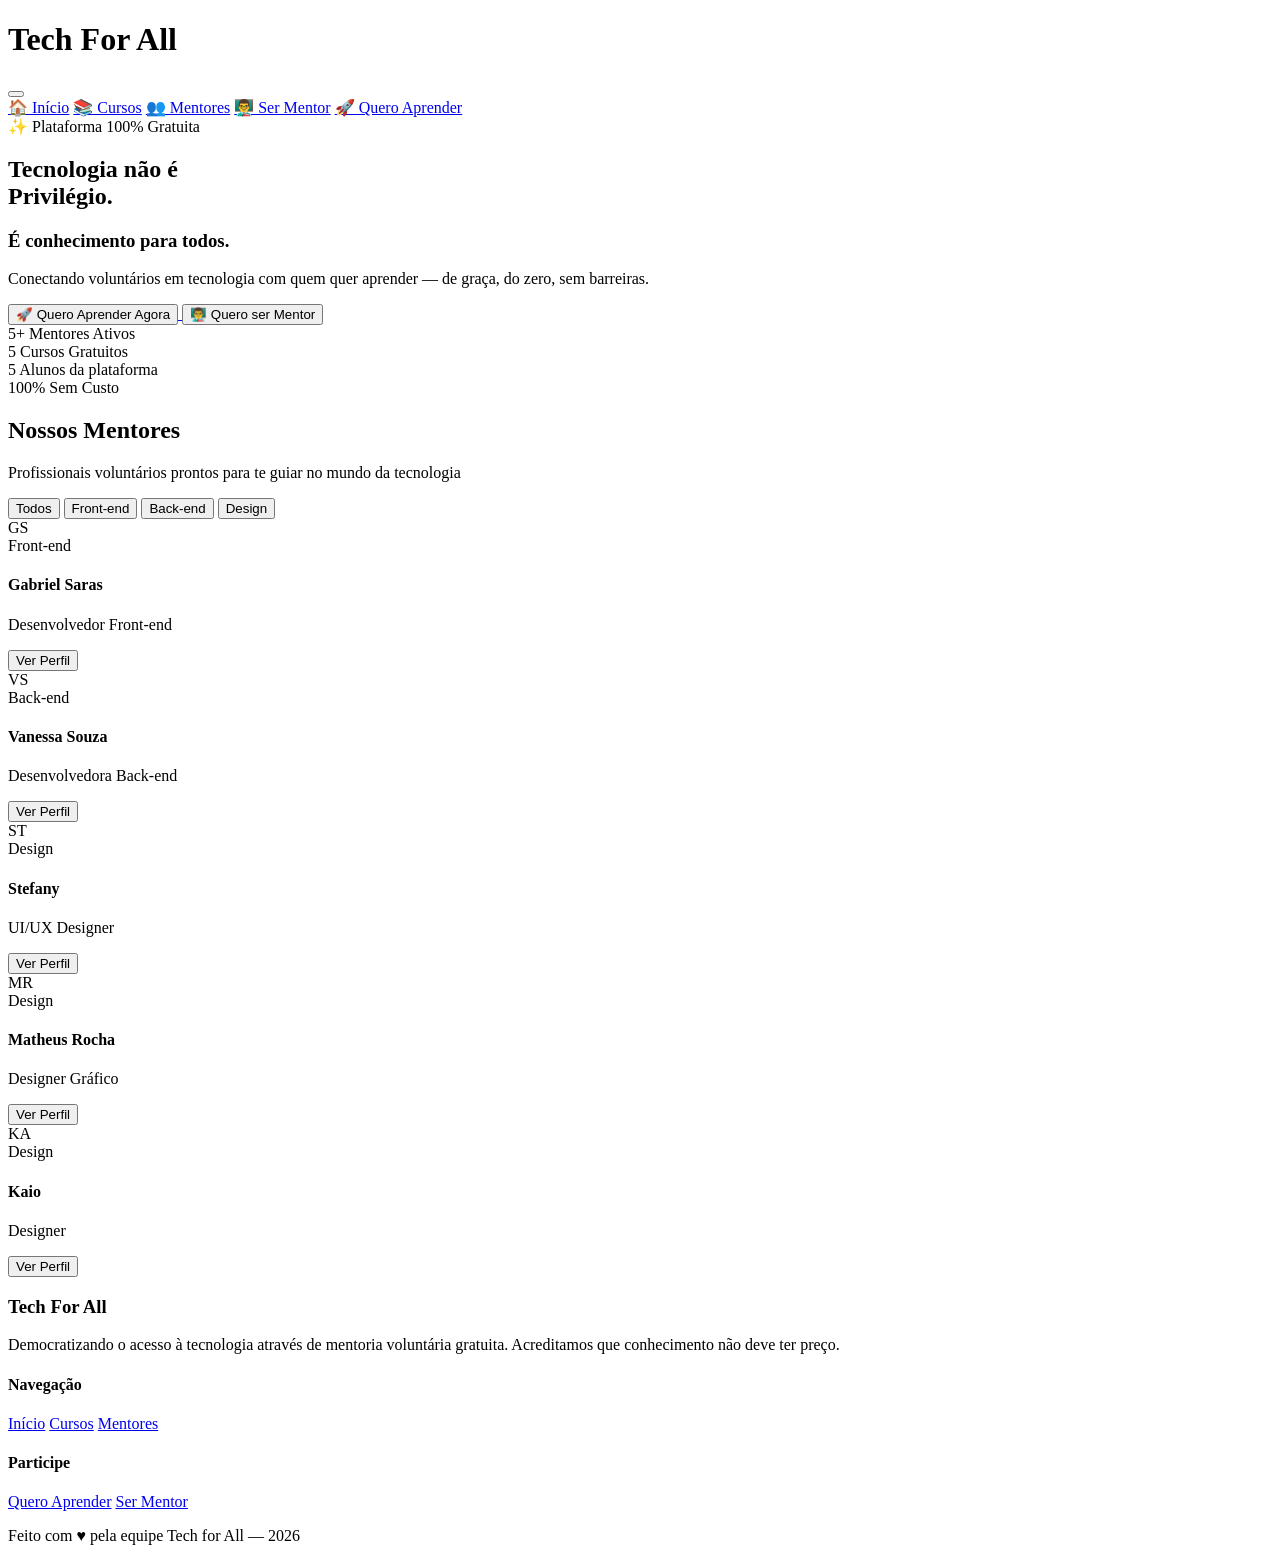
==== index.html @ cbb2fbd7 "Index.html Adicionando a parte do layout principal - parte da  Vanessa" ====
<!DOCTYPE html>
<html lang="pt-br">
<head>
    <meta charset="UTF-8">
    <meta name="viewport" content="width=device-width, initial-scale=1.0">
    <title>Tech for All - Mentoria Gratuita</title>
    <link rel="stylesheet" href="css/style.css">
</head>

<body>

    <!-- OVERLAY MENU MOBILE -->
    <div class="menu-overlay"></div>

    <!-- HEADER -->
    <header>
        <h1>Tech <span>For</span> All</h1>

        <!-- BOTÃO HAMBÚRGUER (aparece só no mobile) -->
        <button class="hamburger" aria-label="Abrir menu">
            <span></span>
            <span></span>
            <span></span>
        </button>

        <!-- MENU DE NAVEGAÇÃO -->
        <nav class="menu">
            <a href="index.html">🏠 Início</a>
            <a href="pages/curso.html">📚 Cursos</a>
            <a href="Mentores/mentor.html">👥 Mentores</a>
            <a href="cadastro/quero-ser-mentor.html">👨‍🏫 Ser Mentor</a>
            <a href="cadastro/quero-ser-aluno.html" class="btn-menu">🚀 Quero Aprender</a>
        </nav>
    </header>

    <!-- HERO SECTION -->
    <section class="hero">
        <span class="hero-badge">✨ Plataforma 100% Gratuita</span>

        <h2>Tecnologia não é<br><span class="destaque">Privilégio.</span></h2>
        <h3>É conhecimento para todos.</h3>

        <p>Conectando voluntários em tecnologia com quem quer aprender — de graça, do zero, sem barreiras.</p>

        <div class="hero-buttons">
            <a href="cadastro/quero-ser-aluno.html">
                <button>🚀 Quero Aprender Agora</button>
            </a>
            <a href="cadastro/quero-ser-mentor.html">
                <button class="btn-outline">👨‍🏫 Quero ser Mentor</button>
            </a>
        </div>

        <!-- STATS -->
        <div class="hero-stats">
            <div class="stat-item">
                <span class="stat-numero" data-alvo="5" data-sufixo="+">5+</span>
                <span class="stat-label">Mentores Ativos</span>
            </div>
            <div class="stat-item">
                <span class="stat-numero" data-alvo="5" data-sufixo="">5</span>
                <span class="stat-label">Cursos Gratuitos</span>
            </div>
            <div class="stat-item">
                <span class="stat-numero" data-alvo="5" data-sufixo="">5</span>
                <span class="stat-label">Alunos da plataforma</span>
            </div>

             <div class="stat-item">
                <span class="stat-numero" data-alvo="100" data-sufixo="%">100%</span>
                <span class="stat-label">Sem Custo</span>
            </div>

        </div>
    </section>

    <!-- SEÇÃO MENTORES -->
    <section>
        <div class="section-titulo reveal">
            <h2>Nossos Mentores</h2>
            <p>Profissionais voluntários prontos para te guiar no mundo da tecnologia</p>
        </div>

        <!-- FILTROS -->
        <div class="filtro-mentores reveal">
            <button class="filtro-btn ativo" data-filtro="todos">Todos</button>
            <button class="filtro-btn" data-filtro="frontend">Front-end</button>
            <button class="filtro-btn" data-filtro="backend">Back-end</button>
            <button class="filtro-btn" data-filtro="design">Design</button>
        </div>

        <div class="mentores">
            <!-- GABRIEL -->
            <div class="card reveal reveal-delay-1" data-area="frontend">
                <div class="card-avatar">GS</div>
                <span class="card-tag">Front-end</span>
                <h4>Gabriel Saras</h4>
                <p>Desenvolvedor Front-end</p>
                <a href="Mentores/gabriel.html">
                    <button>Ver Perfil</button>
                </a>
            </div>

            <!-- VANESSA -->
            <div class="card reveal reveal-delay-2" data-area="backend">
                <div class="card-avatar">VS</div>
                <span class="card-tag">Back-end</span>
                <h4>Vanessa Souza</h4>
                <p>Desenvolvedora Back-end</p>
                <a href="Mentores/vanessa.html">
                    <button>Ver Perfil</button>
                </a>
            </div>

            <!-- STEFANY -->
            <div class="card reveal reveal-delay-3" data-area="design">
                <div class="card-avatar">ST</div>
                <span class="card-tag">Design</span>
                <h4>Stefany</h4>
                <p>UI/UX Designer</p>
                <a href="Mentores/stefany.html">
                    <button>Ver Perfil</button>
                </a>
            </div>

            <!-- MATHEUS -->
            <div class="card reveal reveal-delay-4" data-area="design">
                <div class="card-avatar">MR</div>
                <span class="card-tag">Design</span>
                <h4>Matheus Rocha</h4>
                <p>Designer Gráfico</p>
                <a href="Mentores/matheus.html">
                    <button>Ver Perfil</button>
                </a>
            </div>

            <!-- KAIO -->
            <div class="card reveal reveal-delay-5" data-area="design">
                <div class="card-avatar">KA</div>
                <span class="card-tag">Design</span>
                <h4>Kaio</h4>
                <p>Designer</p>
                <a href="Mentores/kaio.html">
                    <button>Ver Perfil</button>
                </a>
            </div>
        </div>
    </section>

    <!-- FOOTER -->
    <footer>
        <div class="footer-grid">
            <div class="footer-marca">
                <h3>Tech <span>For</span> All</h3>
                <p>Democratizando o acesso à tecnologia através de mentoria voluntária gratuita. Acreditamos que conhecimento não deve ter preço.</p>
            </div>
            <div class="footer-col">
                <h4>Navegação</h4>
                <a href="index.html">Início</a>
                <a href="pages/curso.html">Cursos</a>
                <a href="Mentores/mentor.html">Mentores</a>
            </div>
            <div class="footer-col">
                <h4>Participe</h4>
                <a href="cadastro/quero-ser-aluno.html">Quero Aprender</a>
                <a href="cadastro/quero-ser-mentor.html">Ser Mentor</a>
            </div>
        </div>
        <div class="footer-bottom">
            <p>Feito com <span>♥</span> pela equipe Tech for All — 2026</p>
        </div>
    </footer>

    <script src="script/script.js"></script>
</body>
</html>
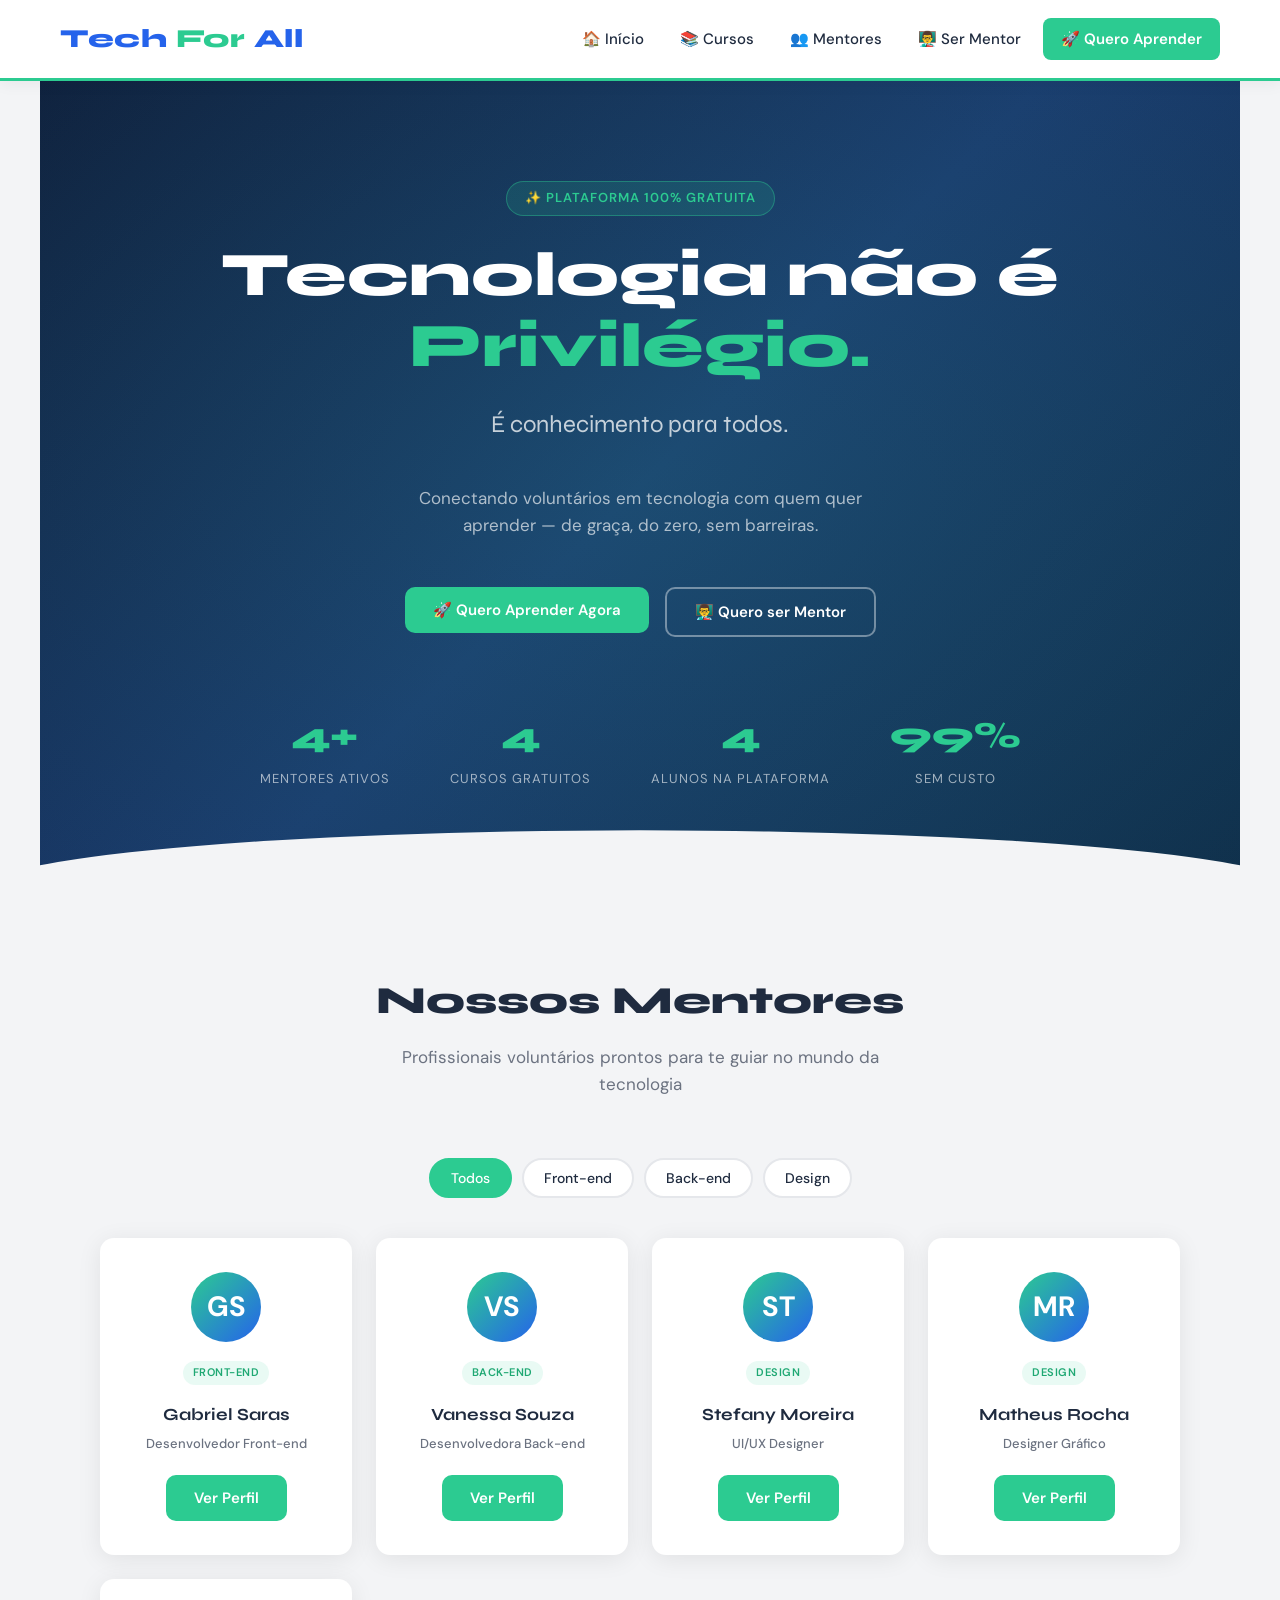
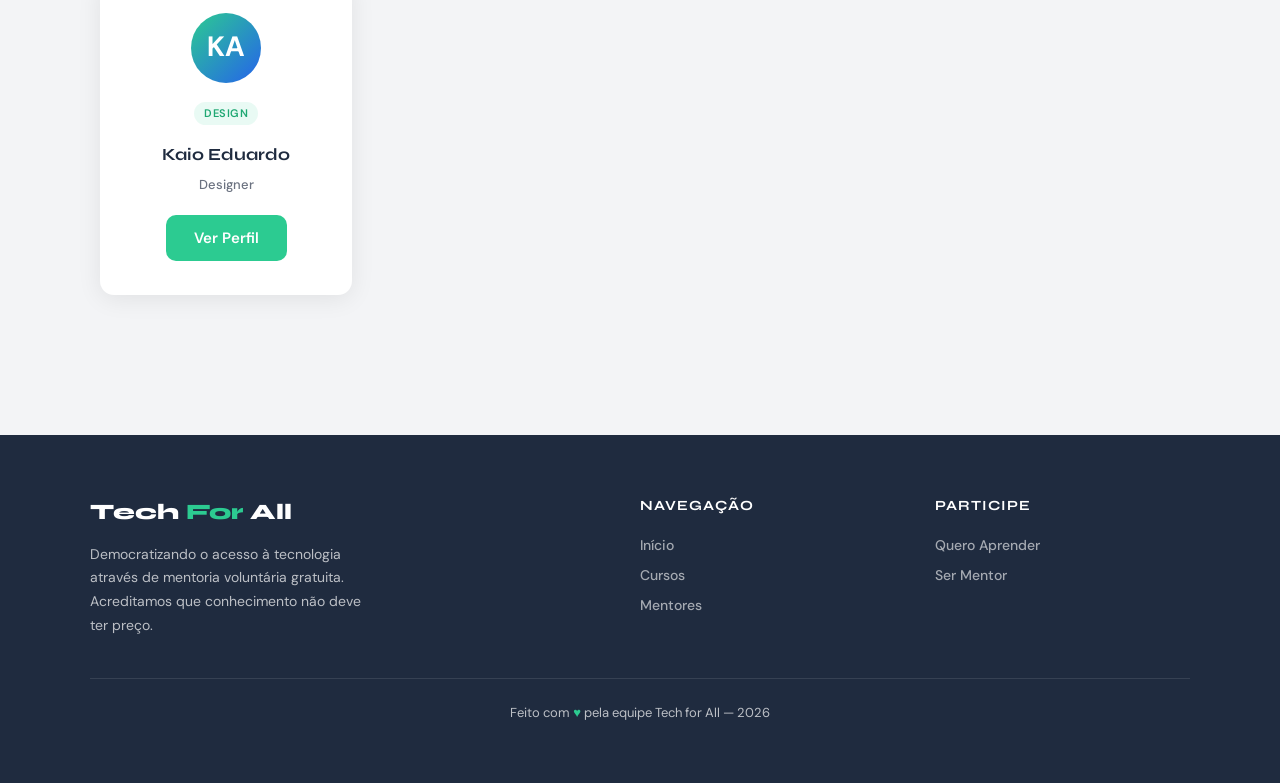
==== commit 1de70cc6: "Add files via upload" ====
--- a/index.html
+++ b/index.html
@@ -3,29 +3,48 @@
 <head>
     <meta charset="UTF-8">
     <meta name="viewport" content="width=device-width, initial-scale=1.0">
-    <title>Tech for All - Mentoria Gratuita</title>
+
+    <!-- SEO: Descrição para mecanismos de busca -->
+    <meta name="description" content="Tech for All — Plataforma gratuita de mentoria em tecnologia. Conectamos mentores voluntários a quem quer aprender do zero.">
+
+    <title>Tech for All - Mentoria Gratuita em Tecnologia</title>
     <link rel="stylesheet" href="css/style.css">
 </head>
 
 <body>
 
-    <!-- OVERLAY MENU MOBILE -->
-    <div class="menu-overlay"></div>
-
-    <!-- HEADER -->
-    <header>
-        <h1>Tech <span>For</span> All</h1>
-
-        <!-- BOTÃO HAMBÚRGUER (aparece só no mobile) -->
-        <button class="hamburger" aria-label="Abrir menu">
+    <!-- ============================================================
+         OVERLAY: Fundo escurecido do menu mobile
+         Controlado pelo script.js — aparece ao abrir o hambúrguer
+         ============================================================ -->
+    <div class="menu-overlay" role="presentation" aria-hidden="true"></div>
+
+    <!-- ============================================================
+         HEADER: Cabeçalho fixo com logo e navegação principal
+         position: sticky no CSS — acompanha o scroll do usuário
+         ============================================================ -->
+    <header role="banner">
+
+        <!-- Logo: clicável, leva de volta à home -->
+        <a href="index.html" class="logo-link" aria-label="Tech for All — Página Inicial">
+            <h1>Tech <span>For</span> All</h1>
+        </a>
+
+        <!-- Botão hambúrguer: visível apenas no mobile (max-width: 768px)
+             aria-expanded muda via JS para indicar estado ao leitor de tela -->
+        <button class="hamburger"
+                aria-label="Abrir menu de navegação"
+                aria-expanded="false"
+                aria-controls="menu-principal">
             <span></span>
             <span></span>
             <span></span>
         </button>
 
-        <!-- MENU DE NAVEGAÇÃO -->
-        <nav class="menu">
-            <a href="index.html">🏠 Início</a>
+        <!-- Navegação principal
+             id="menu-principal" referenciado pelo aria-controls do hambúrguer -->
+        <nav class="menu" id="menu-principal" role="navigation" aria-label="Menu principal">
+            <a href="index.html" aria-current="page">🏠 Início</a>
             <a href="pages/curso.html">📚 Cursos</a>
             <a href="Mentores/mentor.html">👥 Mentores</a>
             <a href="cadastro/quero-ser-mentor.html">👨‍🏫 Ser Mentor</a>
@@ -33,144 +52,197 @@
         </nav>
     </header>
 
-    <!-- HERO SECTION -->
-    <section class="hero">
-        <span class="hero-badge">✨ Plataforma 100% Gratuita</span>
-
-        <h2>Tecnologia não é<br><span class="destaque">Privilégio.</span></h2>
-        <h3>É conhecimento para todos.</h3>
-
-        <p>Conectando voluntários em tecnologia com quem quer aprender — de graça, do zero, sem barreiras.</p>
-
-        <div class="hero-buttons">
-            <a href="cadastro/quero-ser-aluno.html">
-                <button>🚀 Quero Aprender Agora</button>
-            </a>
-            <a href="cadastro/quero-ser-mentor.html">
-                <button class="btn-outline">👨‍🏫 Quero ser Mentor</button>
-            </a>
-        </div>
-
-        <!-- STATS -->
-        <div class="hero-stats">
-            <div class="stat-item">
-                <span class="stat-numero" data-alvo="5" data-sufixo="+">5+</span>
-                <span class="stat-label">Mentores Ativos</span>
-            </div>
-            <div class="stat-item">
-                <span class="stat-numero" data-alvo="5" data-sufixo="">5</span>
-                <span class="stat-label">Cursos Gratuitos</span>
-            </div>
-            <div class="stat-item">
-                <span class="stat-numero" data-alvo="5" data-sufixo="">5</span>
-                <span class="stat-label">Alunos da plataforma</span>
-            </div>
-
-             <div class="stat-item">
-                <span class="stat-numero" data-alvo="100" data-sufixo="%">100%</span>
-                <span class="stat-label">Sem Custo</span>
-            </div>
-
-        </div>
-    </section>
-
-    <!-- SEÇÃO MENTORES -->
-    <section>
-        <div class="section-titulo reveal">
-            <h2>Nossos Mentores</h2>
-            <p>Profissionais voluntários prontos para te guiar no mundo da tecnologia</p>
-        </div>
-
-        <!-- FILTROS -->
-        <div class="filtro-mentores reveal">
-            <button class="filtro-btn ativo" data-filtro="todos">Todos</button>
-            <button class="filtro-btn" data-filtro="frontend">Front-end</button>
-            <button class="filtro-btn" data-filtro="backend">Back-end</button>
-            <button class="filtro-btn" data-filtro="design">Design</button>
-        </div>
-
-        <div class="mentores">
-            <!-- GABRIEL -->
-            <div class="card reveal reveal-delay-1" data-area="frontend">
-                <div class="card-avatar">GS</div>
-                <span class="card-tag">Front-end</span>
-                <h4>Gabriel Saras</h4>
-                <p>Desenvolvedor Front-end</p>
-                <a href="Mentores/gabriel.html">
-                    <button>Ver Perfil</button>
+    <!-- ============================================================
+         MAIN: Conteúdo principal da página
+         Agrupa o hero e a seção de mentores
+         ============================================================ -->
+    <main>
+
+        <!-- ============================================================
+             HERO SECTION: Apresentação principal da plataforma
+             Contém: badge, título, subtítulo, CTAs e estatísticas
+             Animação de fundo via CSS (@keyframes pulseGlow)
+             ============================================================ -->
+        <section class="hero" aria-labelledby="hero-titulo">
+
+            <!-- Badge de destaque — posicionado acima do título -->
+            <span class="hero-badge" role="text">✨ Plataforma 100% Gratuita</span>
+
+            <!-- Título principal — id referenciado no aria-labelledby da section -->
+            <h2 id="hero-titulo">
+                Tecnologia não é<br>
+                <span class="destaque">Privilégio.</span>
+            </h2>
+
+            <h3>É conhecimento para todos.</h3>
+
+            <p>Conectando voluntários em tecnologia com quem quer aprender —
+               de graça, do zero, sem barreiras.</p>
+
+            <!-- Botões de ação (CTA) -->
+            <div class="hero-buttons">
+                <a href="cadastro/quero-ser-aluno.html">
+                    <button type="button">🚀 Quero Aprender Agora</button>
                 </a>
-            </div>
-
-            <!-- VANESSA -->
-            <div class="card reveal reveal-delay-2" data-area="backend">
-                <div class="card-avatar">VS</div>
-                <span class="card-tag">Back-end</span>
-                <h4>Vanessa Souza</h4>
-                <p>Desenvolvedora Back-end</p>
-                <a href="Mentores/vanessa.html">
-                    <button>Ver Perfil</button>
+                <a href="cadastro/quero-ser-mentor.html">
+                    <button type="button" class="btn-outline">👨‍🏫 Quero ser Mentor</button>
                 </a>
             </div>
 
-            <!-- STEFANY -->
-            <div class="card reveal reveal-delay-3" data-area="design">
-                <div class="card-avatar">ST</div>
-                <span class="card-tag">Design</span>
-                <h4>Stefany</h4>
-                <p>UI/UX Designer</p>
-                <a href="Mentores/stefany.html">
-                    <button>Ver Perfil</button>
-                </a>
-            </div>
-
-            <!-- MATHEUS -->
-            <div class="card reveal reveal-delay-4" data-area="design">
-                <div class="card-avatar">MR</div>
-                <span class="card-tag">Design</span>
-                <h4>Matheus Rocha</h4>
-                <p>Designer Gráfico</p>
-                <a href="Mentores/matheus.html">
-                    <button>Ver Perfil</button>
-                </a>
-            </div>
-
-            <!-- KAIO -->
-            <div class="card reveal reveal-delay-5" data-area="design">
-                <div class="card-avatar">KA</div>
-                <span class="card-tag">Design</span>
-                <h4>Kaio</h4>
-                <p>Designer</p>
-                <a href="Mentores/kaio.html">
-                    <button>Ver Perfil</button>
-                </a>
-            </div>
-        </div>
-    </section>
-
-    <!-- FOOTER -->
-    <footer>
+            <!-- Estatísticas animadas
+                 data-alvo    = valor final do contador (JS anima de 0 até este valor)
+                 data-sufixo  = caractere exibido após o número (+, %, etc.)
+                 A animação usa requestAnimationFrame no script.js -->
+            <div class="hero-stats" role="list" aria-label="Estatísticas da plataforma">
+                <div class="stat-item" role="listitem">
+                    <span class="stat-numero" data-alvo="5" data-sufixo="+">5+</span>
+                    <span class="stat-label">Mentores Ativos</span>
+                </div>
+                <div class="stat-item" role="listitem">
+                    <span class="stat-numero" data-alvo="5" data-sufixo="">5</span>
+                    <span class="stat-label">Cursos Gratuitos</span>
+                </div>
+                <div class="stat-item" role="listitem">
+                    <span class="stat-numero" data-alvo="5" data-sufixo="">5</span>
+                    <span class="stat-label">Alunos na Plataforma</span>
+                </div>
+                <div class="stat-item" role="listitem">
+                    <span class="stat-numero" data-alvo="100" data-sufixo="%">100%</span>
+                    <span class="stat-label">Sem Custo</span>
+                </div>
+            </div>
+        </section>
+
+        <!-- ============================================================
+             SEÇÃO MENTORES: Lista os mentores cadastrados na plataforma
+             Contém: título, filtros por área e cards dos mentores
+             Filtros controlados por JS (funcionalidade 6 do script.js)
+             Cards animados via Scroll Reveal (funcionalidade 2)
+             ============================================================ -->
+        <section aria-labelledby="titulo-mentores">
+
+            <!-- Título da seção -->
+            <div class="section-titulo reveal">
+                <h2 id="titulo-mentores">Nossos Mentores</h2>
+                <p>Profissionais voluntários prontos para te guiar no mundo da tecnologia</p>
+            </div>
+
+            <!-- Filtros por área de atuação
+                 data-filtro = valor comparado com data-area dos cards
+                 Classe "ativo" marca o filtro selecionado (estilo CSS + JS) -->
+            <div class="filtro-mentores reveal" role="group" aria-label="Filtrar mentores por área">
+                <button class="filtro-btn ativo" data-filtro="todos" type="button" aria-pressed="true">Todos</button>
+                <button class="filtro-btn" data-filtro="frontend" type="button" aria-pressed="false">Front-end</button>
+                <button class="filtro-btn" data-filtro="backend"  type="button" aria-pressed="false">Back-end</button>
+                <button class="filtro-btn" data-filtro="design"   type="button" aria-pressed="false">Design</button>
+            </div>
+
+            <!-- Grade de cards dos mentores
+                 data-area = categoria usada pelo filtro JS
+                 reveal + reveal-delay-N = animação de entrada escalonada (scroll reveal) -->
+            <div class="mentores" role="list" aria-label="Lista de mentores">
+
+                <!-- Card: Gabriel Saras — Front-end -->
+                <article class="card reveal reveal-delay-1" data-area="frontend" role="listitem">
+                    <div class="card-avatar" aria-hidden="true">GS</div>
+                    <span class="card-tag">Front-end</span>
+                    <h4>Gabriel Saras</h4>
+                    <p>Desenvolvedor Front-end</p>
+                    <a href="Mentores/gabriel.html" aria-label="Ver perfil de Gabriel Saras">
+                        <button type="button">Ver Perfil</button>
+                    </a>
+                </article>
+
+                <!-- Card: Vanessa Souza — Back-end -->
+                <article class="card reveal reveal-delay-2" data-area="backend" role="listitem">
+                    <div class="card-avatar" aria-hidden="true">VS</div>
+                    <span class="card-tag">Back-end</span>
+                    <h4>Vanessa Souza</h4>
+                    <p>Desenvolvedora Back-end</p>
+                    <a href="Mentores/vanessa.html" aria-label="Ver perfil de Vanessa Souza">
+                        <button type="button">Ver Perfil</button>
+                    </a>
+                </article>
+
+                <!-- Card: Stefany — Design -->
+                <article class="card reveal reveal-delay-3" data-area="design" role="listitem">
+                    <div class="card-avatar" aria-hidden="true">ST</div>
+                    <span class="card-tag">Design</span>
+                    <h4>Stefany Moreira</h4>
+                    <p>UI/UX Designer</p>
+                    <a href="Mentores/stefany.html" aria-label="Ver perfil de Stefany Moreira">
+                        <button type="button">Ver Perfil</button>
+                    </a>
+                </article>
+
+                <!-- Card: Matheus Rocha — Design -->
+                <article class="card reveal reveal-delay-4" data-area="design" role="listitem">
+                    <div class="card-avatar" aria-hidden="true">MR</div>
+                    <span class="card-tag">Design</span>
+                    <h4>Matheus Rocha</h4>
+                    <p>Designer Gráfico</p>
+                    <a href="Mentores/matheus.html" aria-label="Ver perfil de Matheus Rocha">
+                        <button type="button">Ver Perfil</button>
+                    </a>
+                </article>
+
+                <!-- Card: Kaio Eduardo — Design -->
+                <article class="card reveal reveal-delay-5" data-area="design" role="listitem">
+                    <div class="card-avatar" aria-hidden="true">KA</div>
+                    <span class="card-tag">Design</span>
+                    <h4>Kaio Eduardo</h4>
+                    <p>Designer</p>
+                    <a href="Mentores/kaio.html" aria-label="Ver perfil de Kaio Eduardo">
+                        <button type="button">Ver Perfil</button>
+                    </a>
+                </article>
+            </div>
+        </section>
+
+    </main><!-- /main -->
+
+    <!-- ============================================================
+         FOOTER: Rodapé com links de navegação e créditos
+         Grid de 3 colunas no desktop, 1 coluna no mobile (CSS)
+         ============================================================ -->
+    <footer role="contentinfo">
         <div class="footer-grid">
+
+            <!-- Coluna 1: Marca e descrição -->
             <div class="footer-marca">
                 <h3>Tech <span>For</span> All</h3>
-                <p>Democratizando o acesso à tecnologia através de mentoria voluntária gratuita. Acreditamos que conhecimento não deve ter preço.</p>
-            </div>
-            <div class="footer-col">
+                <p>Democratizando o acesso à tecnologia através de mentoria
+                   voluntária gratuita. Acreditamos que conhecimento não deve ter preço.</p>
+            </div>
+
+            <!-- Coluna 2: Navegação rápida -->
+            <nav class="footer-col" aria-label="Links de navegação do rodapé">
                 <h4>Navegação</h4>
                 <a href="index.html">Início</a>
                 <a href="pages/curso.html">Cursos</a>
                 <a href="Mentores/mentor.html">Mentores</a>
-            </div>
-            <div class="footer-col">
+            </nav>
+
+            <!-- Coluna 3: Links de participação -->
+            <nav class="footer-col" aria-label="Links para participar da plataforma">
                 <h4>Participe</h4>
                 <a href="cadastro/quero-ser-aluno.html">Quero Aprender</a>
                 <a href="cadastro/quero-ser-mentor.html">Ser Mentor</a>
-            </div>
+            </nav>
         </div>
+
+        <!-- Linha de crédito -->
         <div class="footer-bottom">
-            <p>Feito com <span>♥</span> pela equipe Tech for All — 2026</p>
+            <p>Feito com <span aria-label="amor">♥</span> pela equipe Tech for All — 2026</p>
         </div>
     </footer>
 
+    <!-- ============================================================
+         SCRIPT PRINCIPAL
+         Carregado no final do body para não bloquear a renderização
+         Contém: menu mobile, scroll reveal, validações, filtros, etc.
+         ============================================================ -->
     <script src="script/script.js"></script>
+
 </body>
 </html>
--- a/css/style.css
+++ b/css/style.css
@@ -0,0 +1,1107 @@
+/* ========================================
+   IMPORTS E VARIÁVEIS GLOBAIS
+   ======================================== */
+
+@import url('https://fonts.googleapis.com/css2?family=Syne:wght@400;600;700;800&family=DM+Sans:wght@300;400;500;600&display=swap');
+
+:root {
+    --verde: #2CCB91;
+    --verde-escuro: #1fa873;
+    --azul: #2563EB;
+    --azul-escuro: #1F2B3F;
+    --cinza-claro: #F3F4F6;
+    --cinza-medio: #E5E7EB;
+    --branco: #ffffff;
+    --sombra: 0 4px 24px rgba(0,0,0,0.08);
+    --sombra-hover: 0 12px 40px rgba(44,203,145,0.18);
+    --radius: 14px;
+    --transition: all 0.3s cubic-bezier(0.4, 0, 0.2, 1);
+}
+
+/* ========================================
+   RESET E BASE
+   ======================================== */
+
+*, *::before, *::after {
+    margin: 0;
+    padding: 0;
+    box-sizing: border-box;
+}
+
+html {
+    scroll-behavior: smooth;
+}
+
+body {
+    font-family: 'DM Sans', sans-serif;
+    background-color: var(--cinza-claro);
+    color: var(--azul-escuro);
+    line-height: 1.6;
+    overflow-x: hidden;
+}
+
+/* ========================================
+   HEADER E MENU HAMBÚRGUER
+   ======================================== */
+
+header {
+    display: flex;
+    justify-content: space-between;
+    align-items: center;
+    padding: 18px 60px;
+    background: var(--branco);
+    border-bottom: 3px solid var(--verde);
+    box-shadow: 0 2px 16px rgba(0,0,0,0.06);
+    position: sticky;
+    top: 0;
+    z-index: 1000;
+}
+
+header h1 {
+    font-family: 'Syne', sans-serif;
+    font-size: 26px;
+    font-weight: 800;
+    color: var(--azul);
+    letter-spacing: 0.5px;
+}
+
+header h1 span {
+    color: var(--verde);
+}
+
+/* MENU DESKTOP */
+.menu {
+    display: flex;
+    align-items: center;
+    gap: 8px;
+}
+
+.menu a {
+    text-decoration: none;
+    color: var(--azul-escuro);
+    font-weight: 500;
+    font-size: 15px;
+    padding: 8px 14px;
+    border-radius: 8px;
+    transition: var(--transition);
+}
+
+.menu a:hover {
+    color: var(--verde);
+    background: rgba(44,203,145,0.08);
+}
+
+.menu a.btn-menu {
+    background: var(--verde);
+    color: white;
+    border-radius: 8px;
+    padding: 9px 18px;
+    font-weight: 600;
+}
+
+.menu a.btn-menu:hover {
+    background: var(--verde-escuro);
+    color: white;
+    transform: translateY(-1px);
+}
+
+/* BOTÃO HAMBÚRGUER */
+.hamburger {
+    display: none;
+    flex-direction: column;
+    cursor: pointer;
+    gap: 5px;
+    padding: 5px;
+    background: none;
+    border: none;
+    z-index: 1100;
+}
+
+.hamburger span {
+    display: block;
+    width: 26px;
+    height: 3px;
+    background: var(--azul-escuro);
+    border-radius: 3px;
+    transition: var(--transition);
+}
+
+.hamburger.ativo span:nth-child(1) {
+    transform: translateY(8px) rotate(45deg);
+}
+.hamburger.ativo span:nth-child(2) {
+    opacity: 0;
+    transform: scaleX(0);
+}
+.hamburger.ativo span:nth-child(3) {
+    transform: translateY(-8px) rotate(-45deg);
+}
+
+/* OVERLAY MOBILE */
+.menu-overlay {
+    display: none;
+    position: fixed;
+    inset: 0;
+    background: rgba(0,0,0,0.4);
+    z-index: 999;
+    opacity: 0;
+    transition: opacity 0.3s;
+}
+
+.menu-overlay.ativo {
+    opacity: 1;
+}
+
+/* ========================================
+   HERO SECTION
+   ======================================== */
+
+.hero {
+    background: linear-gradient(135deg, #0f1f3d 0%, #1a3a6e 50%, #0f2d4a 100%);
+    padding: 100px 60px;
+    text-align: center;
+    position: relative;
+    overflow: hidden;
+}
+
+.hero::before {
+    content: '';
+    position: absolute;
+    top: -50%;
+    left: -50%;
+    width: 200%;
+    height: 200%;
+    background: radial-gradient(ellipse at center, rgba(44,203,145,0.12) 0%, transparent 60%);
+    animation: pulseGlow 6s ease-in-out infinite;
+}
+
+.hero::after {
+    content: '';
+    position: absolute;
+    bottom: 0;
+    left: 0;
+    right: 0;
+    height: 60px;
+    background: var(--cinza-claro);
+    clip-path: ellipse(55% 100% at 50% 100%);
+}
+
+@keyframes pulseGlow {
+    0%, 100% { transform: scale(1); opacity: 0.6; }
+    50% { transform: scale(1.1); opacity: 1; }
+}
+
+.hero-badge {
+    display: inline-block;
+    background: rgba(44,203,145,0.15);
+    border: 1px solid rgba(44,203,145,0.4);
+    color: var(--verde);
+    padding: 6px 18px;
+    border-radius: 50px;
+    font-size: 13px;
+    font-weight: 600;
+    letter-spacing: 1px;
+    text-transform: uppercase;
+    margin-bottom: 24px;
+    position: relative;
+    z-index: 1;
+}
+
+.hero h2 {
+    font-family: 'Syne', sans-serif;
+    font-size: clamp(36px, 5vw, 62px);
+    font-weight: 800;
+    color: white;
+    line-height: 1.15;
+    margin-bottom: 16px;
+    position: relative;
+    z-index: 1;
+    text-align: center;
+}
+
+.hero h2 .destaque {
+    color: var(--verde);
+    position: relative;
+}
+
+.hero h3 {
+    font-size: clamp(18px, 2.5vw, 24px);
+    font-weight: 400;
+    color: rgba(255,255,255,0.75);
+    margin-bottom: 40px;
+    position: relative;
+    z-index: 1;
+    text-align: center;
+}
+
+.hero p {
+    font-size: 17px;
+    color: rgba(255,255,255,0.65);
+    max-width: 520px;
+    margin: 0 auto 48px;
+    position: relative;
+    z-index: 1;
+}
+
+.hero-buttons {
+    display: flex;
+    gap: 16px;
+    justify-content: center;
+    flex-wrap: wrap;
+    position: relative;
+    z-index: 1;
+}
+
+.hero-stats {
+    display: flex;
+    justify-content: center;
+    gap: 60px;
+    margin-top: 70px;
+    position: relative;
+    z-index: 1;
+    flex-wrap: wrap;
+}
+
+.stat-item {
+    text-align: center;
+}
+
+.stat-numero {
+    font-family: 'Syne', sans-serif;
+    font-size: 36px;
+    font-weight: 800;
+    color: var(--verde);
+    display: block;
+}
+
+.stat-label {
+    font-size: 13px;
+    color: rgba(255,255,255,0.6);
+    text-transform: uppercase;
+    letter-spacing: 1px;
+}
+
+/* ========================================
+   BOTÕES
+   ======================================== */
+
+button, .btn-primary, .btn-secundario {
+    display: inline-flex;
+    align-items: center;
+    gap: 8px;
+    padding: 13px 28px;
+    border-radius: 10px;
+    font-family: 'DM Sans', sans-serif;
+    font-size: 15px;
+    font-weight: 600;
+    cursor: pointer;
+    border: none;
+    transition: var(--transition);
+    text-decoration: none;
+}
+
+button, .btn-primary {
+    background: var(--verde);
+    color: white;
+}
+
+button:hover, .btn-primary:hover {
+    background: var(--verde-escuro);
+    transform: translateY(-2px);
+    box-shadow: 0 8px 20px rgba(44,203,145,0.3);
+}
+
+.btn-outline {
+    background: transparent;
+    color: white;
+    border: 2px solid rgba(255,255,255,0.4);
+}
+
+.btn-outline:hover {
+    background: rgba(255,255,255,0.1);
+    border-color: white;
+    transform: translateY(-2px);
+}
+
+.btn-secundario {
+    background: var(--cinza-medio);
+    color: var(--azul-escuro);
+}
+
+.btn-secundario:hover {
+    background: #d1d5db;
+    transform: translateY(-2px);
+}
+
+/* ========================================
+   SEÇÕES GERAIS
+   ======================================== */
+
+section {
+    padding: 80px 60px;
+    max-width: 1200px;
+    margin: auto;
+}
+
+.section-titulo {
+    text-align: center;
+    margin-bottom: 60px;
+}
+
+.section-titulo h2 {
+    font-family: 'Syne', sans-serif;
+    font-size: clamp(28px, 3vw, 40px);
+    font-weight: 800;
+    color: var(--azul-escuro);
+    margin-bottom: 12px;
+}
+
+.section-titulo p {
+    font-size: 17px;
+    color: #6B7280;
+    max-width: 500px;
+    margin: 0 auto;
+}
+
+h2 {
+    font-family: 'Syne', sans-serif;
+    text-align: center;
+    font-size: 34px;
+    font-weight: 800;
+    margin-bottom: 40px;
+}
+
+h3 {
+    font-size: 20px;
+    font-weight: 600;
+    margin-bottom: 10px;
+}
+
+/* ========================================
+   CARDS MENTORES
+   ======================================== */
+
+.mentores {
+    display: grid;
+    grid-template-columns: repeat(auto-fit, minmax(210px, 1fr));
+    gap: 24px;
+    margin-top: 20px;
+}
+
+.card {
+    background: var(--branco);
+    padding: 32px 24px;
+    border-radius: var(--radius);
+    text-align: center;
+    box-shadow: var(--sombra);
+    transition: var(--transition);
+    cursor: pointer;
+    border: 2px solid transparent;
+    position: relative;
+    overflow: hidden;
+}
+
+.card::before {
+    content: '';
+    position: absolute;
+    top: 0;
+    left: 0;
+    right: 0;
+    height: 4px;
+    background: linear-gradient(90deg, var(--verde), var(--azul));
+    transform: scaleX(0);
+    transition: var(--transition);
+}
+
+.card:hover {
+    transform: translateY(-6px);
+    box-shadow: var(--sombra-hover);
+    border-color: rgba(44,203,145,0.2);
+}
+
+.card:hover::before {
+    transform: scaleX(1);
+}
+
+.card-avatar {
+    width: 70px;
+    height: 70px;
+    background: linear-gradient(135deg, var(--verde), var(--azul));
+    border-radius: 50%;
+    display: flex;
+    align-items: center;
+    justify-content: center;
+    font-size: 28px;
+    margin: 0 auto 16px;
+    color: white;
+    font-weight: 700;
+}
+
+.card h4 {
+    font-family: 'Syne', sans-serif;
+    font-size: 17px;
+    font-weight: 700;
+    margin-bottom: 6px;
+    color: var(--azul-escuro);
+}
+
+.card p {
+    font-size: 13px;
+    color: #6B7280;
+    margin-bottom: 20px;
+    font-weight: 500;
+}
+
+.card-tag {
+    display: inline-block;
+    background: rgba(44,203,145,0.1);
+    color: var(--verde-escuro);
+    font-size: 11px;
+    font-weight: 600;
+    padding: 3px 10px;
+    border-radius: 50px;
+    margin-bottom: 16px;
+    text-transform: uppercase;
+    letter-spacing: 0.5px;
+}
+
+/* ========================================
+   CURSOS
+   ======================================== */
+
+.cursos-grid {
+    display: grid;
+    grid-template-columns: repeat(auto-fit, minmax(280px, 1fr));
+    gap: 28px;
+    margin-top: 20px;
+}
+
+.curso-card {
+    background: var(--branco);
+    border-radius: var(--radius);
+    overflow: hidden;
+    box-shadow: var(--sombra);
+    transition: var(--transition);
+}
+
+.curso-card:hover {
+    transform: translateY(-5px);
+    box-shadow: var(--sombra-hover);
+}
+
+.curso-card img {
+    width: 100%;
+    height: 180px;
+    object-fit: cover;
+}
+
+.curso-card-body {
+    padding: 24px;
+}
+
+.curso-card-body h3 {
+    font-family: 'Syne', sans-serif;
+    font-size: 18px;
+    font-weight: 700;
+    margin-bottom: 8px;
+}
+
+.curso-card-body p {
+    color: #6B7280;
+    font-size: 14px;
+    margin-bottom: 16px;
+}
+
+/* LISTA SIMPLES (página curso.html original) */
+main section img {
+    border-radius: var(--radius);
+    margin-top: 10px;
+    max-width: 100%;
+    height: auto;
+}
+
+main section h3 {
+    margin-top: 24px;
+    font-family: 'Syne', sans-serif;
+}
+
+main section p {
+    margin-bottom: 15px;
+    color: #6B7280;
+}
+
+/* ========================================
+   FORMULÁRIOS
+   ======================================== */
+
+.form-principal {
+    max-width: 600px;
+    margin: 2rem auto;
+    padding: 2.5rem;
+    background: white;
+    border-radius: 20px;
+    box-shadow: 0 10px 40px rgba(0,0,0,0.1);
+}
+
+.form-principal h3 {
+    font-family: 'Syne', sans-serif;
+    font-size: 16px;
+    font-weight: 700;
+    color: var(--azul-escuro);
+    margin: 24px 0 12px;
+    padding-bottom: 8px;
+    border-bottom: 2px solid var(--cinza-medio);
+}
+
+.form-principal h3:first-child {
+    margin-top: 0;
+}
+
+.form-principal input,
+.form-principal select,
+.form-principal textarea {
+    width: 100%;
+    padding: 14px 16px;
+    margin: 6px 0;
+    border: 2px solid var(--cinza-medio);
+    border-radius: 10px;
+    font-family: 'DM Sans', sans-serif;
+    font-size: 15px;
+    color: var(--azul-escuro);
+    background: var(--cinza-claro);
+    transition: var(--transition);
+}
+
+.form-principal input:focus,
+.form-principal select:focus,
+.form-principal textarea:focus {
+    border-color: var(--verde);
+    outline: none;
+    background: white;
+    box-shadow: 0 0 0 4px rgba(44,203,145,0.1);
+}
+
+.form-principal input.erro,
+.form-principal select.erro,
+.form-principal textarea.erro {
+    border-color: #EF4444;
+    box-shadow: 0 0 0 4px rgba(239,68,68,0.1);
+}
+
+.msg-erro {
+    color: #EF4444;
+    font-size: 12px;
+    margin-top: -4px;
+    margin-bottom: 6px;
+    display: none;
+}
+
+.msg-erro.visivel {
+    display: block;
+}
+
+/* CHECKBOXES */
+.areas-ensino {
+    display: grid;
+    grid-template-columns: 1fr 1fr;
+    gap: 10px;
+    margin: 12px 0;
+}
+
+.areas-ensino label {
+    display: flex;
+    align-items: center;
+    gap: 10px;
+    padding: 12px 16px;
+    border: 2px solid var(--cinza-medio);
+    border-radius: 10px;
+    cursor: pointer;
+    transition: var(--transition);
+    font-size: 14px;
+    font-weight: 500;
+}
+
+.areas-ensino label:hover {
+    border-color: var(--verde);
+    background: rgba(44,203,145,0.05);
+}
+
+.areas-ensino input[type="checkbox"]:checked + span,
+.areas-ensino label:has(input:checked) {
+    border-color: var(--verde);
+    background: rgba(44,203,145,0.08);
+    color: var(--verde-escuro);
+}
+
+/* BOTÕES DO FORM */
+.form-buttons {
+    display: flex;
+    gap: 12px;
+    justify-content: center;
+    margin-top: 28px;
+    flex-wrap: wrap;
+}
+
+/* ========================================
+   MODAL DE SUCESSO
+   ======================================== */
+
+.modal-overlay {
+    display: none;
+    position: fixed;
+    inset: 0;
+    background: rgba(0,0,0,0.5);
+    z-index: 2000;
+    align-items: center;
+    justify-content: center;
+    backdrop-filter: blur(4px);
+}
+
+.modal-overlay.ativo {
+    display: flex;
+}
+
+.modal-box {
+    background: white;
+    border-radius: 20px;
+    padding: 48px 40px;
+    max-width: 440px;
+    width: 90%;
+    text-align: center;
+    box-shadow: 0 20px 60px rgba(0,0,0,0.2);
+    animation: modalEntrada 0.4s cubic-bezier(0.34, 1.56, 0.64, 1);
+}
+
+@keyframes modalEntrada {
+    from { transform: scale(0.7); opacity: 0; }
+    to { transform: scale(1); opacity: 1; }
+}
+
+.modal-icone {
+    font-size: 64px;
+    margin-bottom: 16px;
+    display: block;
+}
+
+.modal-box h3 {
+    font-family: 'Syne', sans-serif;
+    font-size: 24px;
+    font-weight: 800;
+    color: var(--azul-escuro);
+    margin-bottom: 10px;
+}
+
+.modal-box p {
+    color: #6B7280;
+    margin-bottom: 28px;
+    line-height: 1.6;
+}
+
+/* ========================================
+   PERFIS MENTORES
+   ======================================== */
+
+.perfil-mentor {
+    max-width: 820px;
+    margin: 2rem auto;
+    padding: 2rem;
+}
+
+.perfil-cabecalho {
+    display: flex;
+    gap: 2rem;
+    align-items: center;
+    margin-bottom: 3rem;
+    padding: 2rem;
+    background: white;
+    border-radius: 20px;
+    box-shadow: var(--sombra);
+    border-left: 5px solid var(--verde);
+}
+
+.foto-mentor {
+    width: 130px;
+    height: 130px;
+    border-radius: 50%;
+    object-fit: cover;
+    border: 4px solid var(--verde);
+    box-shadow: 0 4px 16px rgba(44,203,145,0.3);
+    flex-shrink: 0;
+}
+
+.info-mentor h1 {
+    font-family: 'Syne', sans-serif;
+    font-size: 2rem;
+    font-weight: 800;
+    margin-bottom: 4px;
+}
+
+.info-mentor h2 {
+    color: var(--azul);
+    font-size: 1.1rem;
+    font-weight: 500;
+    margin-bottom: 8px;
+    text-align: left;
+}
+
+.info-mentor p {
+    color: #6B7280;
+    font-size: 14px;
+}
+
+.biografia, .habilidades, .disponibilidade {
+    background: white;
+    border-radius: var(--radius);
+    padding: 28px;
+    margin-bottom: 20px;
+    box-shadow: var(--sombra);
+}
+
+.biografia h3, .habilidades h3, .disponibilidade h3 {
+    font-family: 'Syne', sans-serif;
+    margin-bottom: 16px;
+    color: var(--azul-escuro);
+}
+
+.lista-habilidades {
+    list-style: none;
+    display: grid;
+    grid-template-columns: repeat(auto-fit, minmax(180px, 1fr));
+    gap: 12px;
+}
+
+.lista-habilidades li {
+    background: rgba(44,203,145,0.07);
+    padding: 12px 16px;
+    border-radius: 8px;
+    border-left: 4px solid var(--verde);
+    font-size: 14px;
+    font-weight: 500;
+}
+
+.botoes-acao {
+    display: flex;
+    gap: 12px;
+    justify-content: center;
+    margin: 2.5rem 0;
+    flex-wrap: wrap;
+}
+
+/* ========================================
+   FILTRO MENTORES
+   ======================================== */
+
+.filtro-mentores {
+    display: flex;
+    gap: 10px;
+    justify-content: center;
+    flex-wrap: wrap;
+    margin-bottom: 40px;
+}
+
+.filtro-btn {
+    padding: 9px 20px;
+    border-radius: 50px;
+    border: 2px solid var(--cinza-medio);
+    background: white;
+    color: var(--azul-escuro);
+    font-family: 'DM Sans', sans-serif;
+    font-size: 14px;
+    font-weight: 500;
+    cursor: pointer;
+    transition: var(--transition);
+}
+
+.filtro-btn:hover,
+.filtro-btn.ativo {
+    border-color: var(--verde);
+    background: var(--verde);
+    color: white;
+    transform: none;
+    box-shadow: none;
+}
+
+/* ========================================
+   SCROLL REVEAL
+   ======================================== */
+
+.reveal {
+    opacity: 0;
+    transform: translateY(30px);
+    transition: opacity 0.6s ease, transform 0.6s ease;
+}
+
+.reveal.visivel {
+    opacity: 1;
+    transform: translateY(0);
+}
+
+.reveal-delay-1 { transition-delay: 0.1s; }
+.reveal-delay-2 { transition-delay: 0.2s; }
+.reveal-delay-3 { transition-delay: 0.3s; }
+.reveal-delay-4 { transition-delay: 0.4s; }
+.reveal-delay-5 { transition-delay: 0.5s; }
+
+/* ========================================
+   FOOTER
+   ======================================== */
+
+footer {
+    background: var(--azul-escuro);
+    color: rgba(255,255,255,0.7);
+    padding: 60px;
+    margin-top: 60px;
+}
+
+.footer-grid {
+    display: grid;
+    grid-template-columns: 2fr 1fr 1fr;
+    gap: 40px;
+    max-width: 1100px;
+    margin: 0 auto 40px;
+}
+
+.footer-marca h3 {
+    font-family: 'Syne', sans-serif;
+    font-size: 22px;
+    font-weight: 800;
+    color: white;
+    margin-bottom: 12px;
+}
+
+.footer-marca h3 span {
+    color: var(--verde);
+}
+
+.footer-marca p {
+    font-size: 14px;
+    line-height: 1.7;
+    max-width: 280px;
+}
+
+.footer-col h4 {
+    font-family: 'Syne', sans-serif;
+    font-size: 14px;
+    font-weight: 700;
+    color: white;
+    text-transform: uppercase;
+    letter-spacing: 1px;
+    margin-bottom: 16px;
+}
+
+.footer-col a {
+    display: block;
+    color: rgba(255,255,255,0.6);
+    text-decoration: none;
+    font-size: 14px;
+    margin-bottom: 8px;
+    transition: var(--transition);
+}
+
+.footer-col a:hover {
+    color: var(--verde);
+    padding-left: 4px;
+}
+
+.footer-bottom {
+    border-top: 1px solid rgba(255,255,255,0.1);
+    padding-top: 24px;
+    text-align: center;
+    font-size: 13px;
+    max-width: 1100px;
+    margin: 0 auto;
+}
+
+.footer-bottom span {
+    color: var(--verde);
+}
+
+/* ========================================
+   RESPONSIVIDADE
+   ======================================== */
+
+@media (max-width: 900px) {
+    .footer-grid {
+        grid-template-columns: 1fr 1fr;
+    }
+    .footer-marca {
+        grid-column: 1 / -1;
+    }
+}
+
+@media (max-width: 768px) {
+    /* HEADER MOBILE */
+    header {
+        padding: 16px 20px;
+        position: sticky;
+        top: 0;
+    }
+
+    header h1 {
+        font-size: 20px;
+    }
+
+    /* MENU MOBILE */
+    .hamburger {
+        display: flex;
+    }
+
+    .menu {
+        position: fixed;
+        top: 0;
+        right: -100%;
+        width: 280px;
+        height: 100vh;
+        background: white;
+        flex-direction: column;
+        align-items: flex-start;
+        padding: 80px 32px 40px;
+        gap: 6px;
+        box-shadow: -4px 0 30px rgba(0,0,0,0.12);
+        transition: right 0.35s cubic-bezier(0.4, 0, 0.2, 1);
+        z-index: 1000;
+        overflow-y: auto;
+    }
+
+    .menu.aberto {
+        right: 0;
+    }
+
+    .menu-overlay {
+        display: block;
+        pointer-events: none;
+    }
+
+    .menu-overlay.ativo {
+        pointer-events: all;
+    }
+
+    .menu a {
+        width: 100%;
+        padding: 13px 16px;
+        font-size: 16px;
+        border-radius: 10px;
+    }
+
+    .menu a.btn-menu {
+        margin-top: 12px;
+        text-align: center;
+        justify-content: center;
+    }
+
+    /* HERO MOBILE */
+    .hero {
+        padding: 70px 24px 80px;
+    }
+
+    .hero h2 {
+        font-size: 32px;
+    }
+
+    .hero-stats {
+        gap: 30px;
+        margin-top: 50px;
+    }
+
+    .stat-numero {
+        font-size: 28px;
+    }
+
+    /* SEÇÕES MOBILE */
+    section {
+        padding: 50px 20px;
+    }
+
+    /* MENTORES MOBILE */
+    .mentores {
+        grid-template-columns: 1fr 1fr;
+        gap: 16px;
+    }
+
+    /* CARDS MOBILE */
+    .card {
+        padding: 24px 16px;
+    }
+
+    /* FORMULÁRIOS MOBILE */
+    .form-principal {
+        padding: 1.5rem;
+        margin: 1rem;
+    }
+
+    .areas-ensino {
+        grid-template-columns: 1fr;
+    }
+
+    .form-buttons {
+        flex-direction: column;
+    }
+
+    /* PERFIL MOBILE */
+    .perfil-cabecalho {
+        flex-direction: column;
+        text-align: center;
+    }
+
+    .info-mentor h2 {
+        text-align: center;
+    }
+
+    /* FOOTER MOBILE */
+    footer {
+        padding: 40px 20px;
+    }
+
+    .footer-grid {
+        grid-template-columns: 1fr;
+        gap: 28px;
+    }
+
+    h1, h2, h3 {
+        text-align: center;
+    }
+}
+
+@media (max-width: 480px) {
+    .mentores {
+        grid-template-columns: 1fr;
+    }
+
+    .hero-buttons {
+        flex-direction: column;
+        align-items: center;
+    }
+
+    .hero-buttons a, .hero-buttons button {
+        width: 100%;
+        justify-content: center;
+    }
+}
+
+/* ========================================
+   SEPARADOR DECORATIVO
+   ======================================== */
+
+hr {
+    display: none;
+}
+
+/* ========================================
+   LINKS GERAIS
+   ======================================== */
+
+a {
+    text-decoration: none;
+    color: inherit;
+}
+
+nav a {
+    text-decoration: none;
+    color: var(--azul-escuro);
+    font-weight: 500;
+    transition: var(--transition);
+}
+
+nav a:hover {
+    color: var(--verde);
+}
